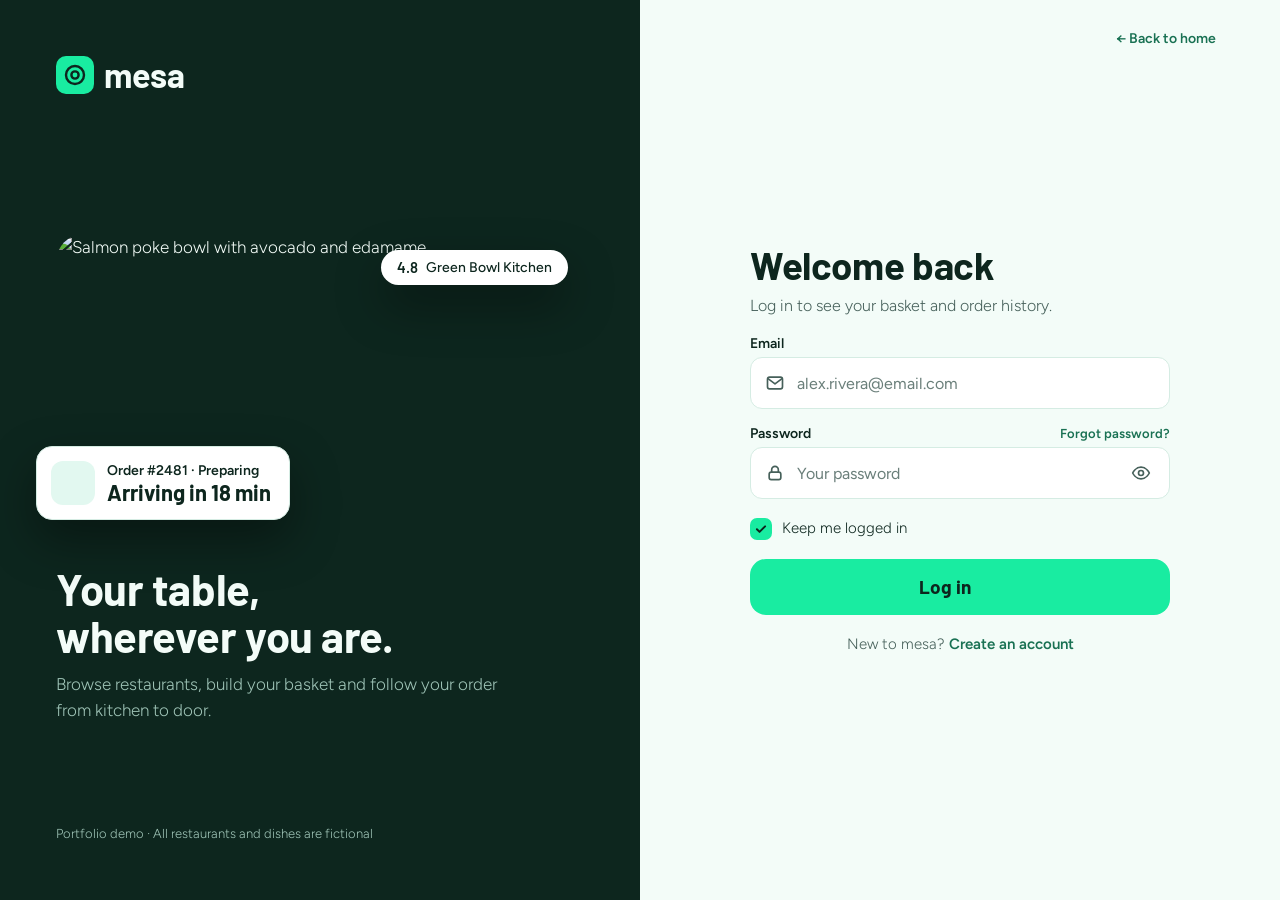
==== landing/login.html @ 09f4756e "Primeiro Commit" ====
﻿<!doctype html>
<html lang="en">
<head>
<meta charset="utf-8">
<meta name="viewport" content="width=device-width, initial-scale=1">
<title>Log in · Mesa</title>
<meta name="description" content="Log in to Mesa to see your basket, track your order and reorder your favorites. Portfolio demo.">
<link rel="preconnect" href="https://fonts.googleapis.com">
<link rel="preconnect" href="https://fonts.gstatic.com" crossorigin>
<link href="https://fonts.googleapis.com/css2?family=Barlow:wght@500;600;700&family=Figtree:wght@300;400;500;600&display=swap" rel="stylesheet">
<link rel="stylesheet" href="styles.css">
</head>
<body>
<div class="auth">
  <aside class="auth-brand">
    <a class="brand" href="index.html" aria-label="Mesa, home">
      <svg viewBox="0 0 38 38" aria-hidden="true"><rect width="38" height="38" rx="10" fill="#19ECA1"/><g fill="none" stroke="#0D261E" stroke-width="2.4"><circle cx="19" cy="19" r="9"/><circle cx="19" cy="19" r="3.6"/></g></svg>
      mesa
    </a>
    <div>
      <div class="auth-visual">
        <img class="photo" src="assets/photo-poke.jpg" width="800" height="800" alt="Salmon poke bowl with avocado and edamame">
        <div class="float-card"><span class="tile"><svg aria-hidden="true" style="color:#197153"><use href="index.html#i-clock"/></svg></span><span><b>Order #2481 · Preparing</b><strong>Arriving in 18 min</strong></span></div>
        <div class="chip-rate"><b>4.8</b> Green Bowl Kitchen</div>
      </div>
      <h2>Your table,<br>wherever you are.</h2>
      <p>Browse restaurants, build your basket and follow your order from kitchen to door.</p>
    </div>
    <small>Portfolio demo · All restaurants and dishes are fictional</small>
  </aside>

  <main class="auth-main">
    <div class="back-home"><a href="index.html">← Back to home</a></div>
    <form class="form" id="auth-form" novalidate>
      <h1>Welcome back</h1>
      <p class="intro">Log in to see your basket and order history.</p>

      <div class="field">
        <label class="lab" for="email">Email</label>
        <div class="input">
          <svg viewBox="0 0 24 24" fill="none" stroke-width="2" stroke-linecap="round" stroke-linejoin="round" aria-hidden="true"><rect x="3" y="5" width="18" height="14" rx="2.5"/><path d="m4 7 8 6 8-6"/></svg>
          <input id="email" type="email" autocomplete="email" placeholder="alex.rivera@email.com" required>
        </div>
      </div>

      <div class="field">
        <div class="lab"><label for="password">Password</label><a href="#" id="forgot">Forgot password?</a></div>
        <div class="input">
          <svg viewBox="0 0 24 24" fill="none" stroke-width="2" stroke-linecap="round" stroke-linejoin="round" aria-hidden="true"><rect x="5" y="11" width="14" height="9" rx="2.5"/><path d="M8 11V8a4 4 0 0 1 8 0v3"/></svg>
          <input id="password" type="password" autocomplete="current-password" placeholder="Your password" required>
          <button class="eye" type="button" aria-label="Show password" aria-pressed="false" data-toggle="password">
            <svg viewBox="0 0 24 24" fill="none" stroke-width="2" stroke-linecap="round" stroke-linejoin="round" aria-hidden="true"><path d="M2 12s3.5-7 10-7 10 7 10 7-3.5 7-10 7S2 12 2 12z"/><circle cx="12" cy="12" r="3"/></svg>
          </button>
        </div>
      </div>

      <label class="check"><input type="checkbox" checked> Keep me logged in</label>

      <button class="btn" type="submit">Log in <svg aria-hidden="true"><use href="index.html#i-arrow"/></svg></button>
      <p class="demo-note" id="demo-note" role="status" hidden>This is a portfolio demo: no account is checked and nothing is sent.</p>
      <p class="switch">New to mesa? <a href="signup.html">Create an account</a></p>
    </form>
  </main>
</div>
<script src="auth.js"></script>
</body>
</html>
---- landing/styles.css ----
/* Mesa: landing + auth pages. Tokens mirror DESIGN.md (Barlow stands in for DIN Neuzeit Grotesk, Figtree for Avenir Light). */
:root {
  --mint: #19ECA1;
  --mint-soft: #58EEB8;
  --mint-deep: #18C387;
  --mint-mist: #E2F8F0;
  --mint-wash: #F3FCF8;
  --tint-200: #C3F4E2;
  --tint-300: #94F0CE;
  --forest: #0D261E;
  --forest-raised: #134837;
  --evergreen: #197153;
  --hillside: #1A996D;
  --card: #FFFFFF;
  --ink: #0D261E;
  --ink-2: #46605A;
  --on-dark: #F3FCF8;
  --on-dark-2: #9FC4B7;
  --hair: #D5ECE3;
  --amber: #E8A317;
  --shadow-card: 0 4px 16px rgba(13, 38, 30, 0.07);
  --shadow-lift: 0 24px 64px rgba(13, 38, 30, 0.22);
  --display: "Barlow", "DIN Neuzeit Grotesk", system-ui, sans-serif;
  --body: "Figtree", "Avenir Light", system-ui, sans-serif;
  --ease: cubic-bezier(0.16, 1, 0.3, 1);
  --gutter: clamp(20px, 5vw, 72px);
  --max: 1280px;
}

*, *::before, *::after { box-sizing: border-box; }
html { scroll-behavior: smooth; scroll-padding-top: 88px; }
body {
  margin: 0;
  background: var(--mint-wash);
  color: var(--ink);
  font: 300 17px/1.55 var(--body);
  -webkit-font-smoothing: antialiased;
  overflow-x: hidden;
}
img { display: block; max-width: 100%; }
a { color: inherit; }
h1, h2, h3, p { margin: 0; }
::selection { background: var(--mint); color: var(--forest); }
:focus-visible { outline: 3px solid var(--mint-deep); outline-offset: 3px; border-radius: 10px; }
.skip { position: absolute; left: 12px; top: -60px; background: var(--forest); color: var(--on-dark); padding: 10px 16px; border-radius: 10px; z-index: 100; transition: top .2s; }
.skip:focus { top: 12px; }
.wrap { width: 100%; max-width: var(--max); margin-inline: auto; }

/* ---------- buttons ---------- */
.btn, .btn-ghost, .btn-dark {
  display: inline-flex; align-items: center; justify-content: center; gap: 10px;
  font: 700 19px/1 var(--display); text-decoration: none; cursor: pointer; border: 0;
  height: 56px; padding: 0 28px; border-radius: 16px; transition: background .2s, color .2s, transform .2s var(--ease), box-shadow .2s;
}
.btn { background: var(--mint); color: var(--forest); }
.btn:hover { background: var(--mint-soft); transform: translateY(-2px); box-shadow: 0 10px 20px rgba(0, 0, 0, .14); }
.btn:active { background: var(--mint-deep); transform: none; }
.btn svg, .btn-ghost svg { width: 20px; height: 20px; }
.btn-ghost { background: var(--card); color: var(--evergreen); border: 1.5px solid var(--hillside); border-radius: 999px; font-weight: 600; font-size: 18px; }
.btn-ghost:hover { background: var(--mint-mist); }
.btn-ghost.on-dark { background: transparent; color: var(--on-dark); border-color: var(--on-dark-2); }
.btn-ghost.on-dark:hover { background: var(--forest-raised); }
.btn.sm, .btn-ghost.sm { height: 44px; padding: 0 20px; font-size: 16px; border-radius: 999px; }

/* ---------- nav ---------- */
.nav { position: fixed; inset: 0 0 auto 0; z-index: 50; padding-inline: var(--gutter); transition: background .25s, box-shadow .25s; }
.nav.is-scrolled { background: rgba(243, 252, 248, .96); box-shadow: 0 1px 0 var(--hair); }
.nav-in { display: flex; align-items: center; gap: 32px; height: 76px; }
.brand { display: inline-flex; align-items: center; gap: 10px; text-decoration: none; font: 700 30px/1 var(--display); letter-spacing: -0.01em; }
.brand svg { width: 38px; height: 38px; }
.nav-links { display: flex; gap: 28px; margin-left: auto; }
.nav-links a { text-decoration: none; font: 500 15px/1 var(--body); color: var(--ink-2); padding: 8px 2px; border-bottom: 2px solid transparent; transition: color .2s, border-color .2s; }
.nav-links a:hover { color: var(--ink); border-color: var(--mint); }
.nav-cta { display: flex; gap: 10px; }

/* ---------- hero ---------- */
.hero { position: relative; min-height: 100svh; padding: 132px clamp(20px, 5vw, 72px) 72px; display: flex; align-items: center; overflow: hidden; }
.hero-grid { display: grid; grid-template-columns: 1.05fr 0.95fr; gap: 24px; align-items: center; width: 100%; max-width: var(--max); margin-inline: auto; }
.hero h1 { font: 700 clamp(48px, 6.4vw, 92px)/0.98 var(--display); letter-spacing: -0.02em; text-wrap: balance; animation: rise .9s var(--ease) backwards; }
.hero h1 em { font-style: normal; color: var(--evergreen); }
.hero .lede { margin-top: 24px; max-width: 30em; font-size: clamp(18px, 1.5vw, 21px); color: var(--ink-2); animation: rise .9s .1s var(--ease) backwards; }
.hero .cta { margin-top: 36px; display: flex; flex-wrap: wrap; gap: 14px; animation: rise .9s .2s var(--ease) backwards; }
.hero .note { margin-top: 22px; font-size: 14px; color: var(--ink-2); animation: rise .9s .3s var(--ease) backwards; }
@keyframes rise { from { opacity: 0; transform: translateY(24px); } }

.stage { position: relative; height: min(680px, 78vh); min-height: 560px; }
.layer { position: absolute; will-change: transform; transform: translate3d(var(--px, 0px), var(--py, 0px), 0) rotate(var(--rot, 0deg)); }
.blob { border-radius: 50%; background: var(--tint-200); }
.round { border-radius: 50%; overflow: hidden; box-shadow: var(--shadow-lift); border: 6px solid var(--card); background: var(--card); }
.round img { width: 100%; height: 100%; object-fit: cover; }
.phone { padding: 9px; background: var(--forest); border-radius: 48px; box-shadow: var(--shadow-lift), 0 0 0 1px rgba(255, 255, 255, .06) inset; }
.phone .screen { border-radius: 40px; overflow: hidden; background: var(--mint-wash); aspect-ratio: 390 / 844; position: relative; }
.phone .screen img { width: 100%; height: 100%; object-fit: cover; object-position: top; }
.float-card, .chip-rate { color: var(--ink); }
.float-card { display: flex; align-items: center; gap: 12px; padding: 14px 18px 14px 14px; background: var(--card); border-radius: 16px; box-shadow: var(--shadow-lift); border: 1px solid var(--hair); }
.float-card .tile { width: 44px; height: 44px; border-radius: 12px; background: var(--mint-mist); display: grid; place-items: center; flex: none; }
.float-card .tile svg { width: 22px; height: 22px; }
.float-card b { display: block; font: 600 14px/1.2 var(--body); }
.float-card strong { display: block; font: 700 22px/1.1 var(--display); }
.chip-rate { display: inline-flex; align-items: center; gap: 8px; padding: 10px 16px; background: var(--card); border-radius: 999px; box-shadow: var(--shadow-lift); font: 500 14px/1 var(--body); }
.chip-rate b { font: 600 15px/1 var(--display); }

/* ---------- category band ---------- */
.band { background: var(--forest); color: var(--on-dark); padding: clamp(56px, 9vw, 112px) clamp(20px, 5vw, 72px); overflow: hidden; position: relative; }
.band-row { display: flex; gap: 0.6em; white-space: nowrap; font: 700 clamp(56px, 10vw, 148px)/1 var(--display); letter-spacing: -0.02em; text-transform: none; width: max-content; transform: translate3d(var(--px, 0px), 0, 0); will-change: transform; }
.band-row span { display: inline-flex; align-items: center; gap: 0.6em; }
.band-row i { width: 0.22em; height: 0.22em; border-radius: 50%; background: var(--mint); display: inline-block; }
.band-row.o { color: transparent; -webkit-text-stroke: 2px var(--forest-raised); margin-top: .1em; }
.band-row.o.alt { -webkit-text-stroke-color: var(--hillside); }
.band-row.fill span:nth-child(3n+1) { color: var(--mint); }

/* ---------- generic section ---------- */
.section { padding: clamp(72px, 10vw, 140px) clamp(20px, 5vw, 72px); position: relative; }
.h2 { font: 700 clamp(36px, 4.6vw, 64px)/1.02 var(--display); letter-spacing: -0.015em; text-wrap: balance; }
.sub { margin-top: 18px; max-width: 34em; color: var(--ink-2); font-size: 19px; }
.dark { background: var(--forest); color: var(--on-dark); }
.dark .sub { color: var(--on-dark-2); }

/* ---------- how it works ---------- */
.how-grid { display: grid; grid-template-columns: 1fr 480px; gap: clamp(32px, 6vw, 96px); align-items: start; margin-top: 64px; }
.steps { position: relative; padding-left: 44px; }
.steps::before { content: ""; position: absolute; left: 13px; top: 18px; bottom: 18px; width: 3px; border-radius: 999px; background: var(--tint-200); }
.rail-fill { position: absolute; left: 13px; top: 18px; width: 3px; border-radius: 999px; background: var(--mint-deep); height: 0; transition: height .5s var(--ease); }
.step { position: relative; min-height: 78vh; display: flex; flex-direction: column; justify-content: center; padding: 24px 0; opacity: .38; transition: opacity .4s; }
.step.is-on { opacity: 1; }
.step::before { content: ""; position: absolute; left: -44px; top: calc(50% - 14px); width: 28px; height: 28px; border-radius: 50%; background: var(--mint-wash); border: 3px solid var(--tint-300); transition: background .3s, border-color .3s, transform .3s var(--ease); }
.step.is-on::before { background: var(--mint); border-color: var(--mint-deep); transform: scale(1.12); }
.step h3 { font: 700 clamp(30px, 3.4vw, 46px)/1.05 var(--display); letter-spacing: -0.01em; }
.step p { margin-top: 14px; max-width: 26em; font-size: 19px; color: var(--ink-2); }
.step .shot { display: none; }
.pin { position: sticky; top: 0; height: 100svh; display: grid; place-items: center; }
.pin .phone { width: 330px; position: relative; z-index: 2; }
.pin .screen img { position: absolute; inset: 0; opacity: 0; transition: opacity .5s var(--ease); }
.pin .screen img.is-on { opacity: 1; }
.pin .layer { z-index: 1; }

/* ---------- features (bento) ---------- */
.bento { display: grid; grid-template-columns: repeat(12, 1fr); gap: 20px; margin-top: 56px; }
.tileb { background: var(--card); color: var(--ink); border-radius: 20px; padding: 28px; position: relative; overflow: hidden; display: flex; flex-direction: column; gap: 18px; }
.tileb h3 { font: 600 26px/1.1 var(--display); }
.tileb p { color: var(--ink-2); font-size: 16px; max-width: 28em; }
.t-search { grid-column: span 5; grid-row: span 2; background: var(--mint); }
.t-search p { color: var(--forest); }
.t-search .shot { margin: auto -10px -62px; width: 280px; height: auto; align-self: center; border-radius: 28px 28px 0 0; box-shadow: var(--shadow-lift); }
.t-cat { grid-column: span 7; }
.t-custom { grid-column: span 4; }
.t-track { grid-column: span 3; background: var(--forest-raised); color: var(--on-dark); }
.t-track p { color: var(--on-dark-2); }
.t-hist { grid-column: span 12; flex-direction: row; align-items: center; gap: clamp(24px, 5vw, 64px); }
.t-hist > div:first-child { flex: 0 0 min(100%, 400px); display: grid; gap: 12px; }
.chips { display: flex; flex-wrap: wrap; gap: 8px; }
.chip { display: inline-flex; gap: 8px; align-items: center; padding: 10px 16px; border-radius: 999px; border: 1px solid var(--hair); background: var(--card); font: 600 14px/1 var(--body); }
.chip b { font: 600 14px/1 var(--display); color: var(--ink-2); }
.chip.on { background: var(--forest); color: var(--on-dark); border-color: var(--forest); }
.chip.on b { color: var(--on-dark-2); }
.menu-list { display: grid; gap: 10px; }
.menu-row { display: flex; align-items: center; gap: 14px; padding: 10px; border: 1px solid var(--hair); border-radius: 16px; background: var(--card); }
.menu-row img { width: 56px; height: 56px; border-radius: 12px; object-fit: cover; }
.menu-row div { flex: 1; min-width: 0; }
.menu-row strong { display: block; font: 600 17px/1.2 var(--display); }
.menu-row div span { display: block; font-size: 13px; color: var(--ink-2); }
.menu-row b { font: 700 18px/1 var(--display); }
.add { width: 34px; height: 34px; border-radius: 11px; background: var(--mint); display: grid; place-items: center; flex: none; }
.add svg { width: 18px; height: 18px; }
.opt { display: flex; align-items: center; gap: 12px; padding: 12px 14px; border: 1px solid var(--hair); border-radius: 12px; font: 500 15px/1 var(--body); background: var(--card); }
.opt.sel { border: 2px solid var(--hillside); background: var(--mint-wash); font-weight: 600; padding: 11px 13px; }
.opt .r { width: 20px; height: 20px; border-radius: 50%; border: 2px solid var(--ink-2); flex: none; display: grid; place-items: center; }
.opt.sel .r { border-color: var(--hillside); }
.opt.sel .r::after { content: ""; width: 9px; height: 9px; border-radius: 50%; background: var(--hillside); }
.opt em { margin-left: auto; font: 500 15px/1 var(--display); font-style: normal; color: var(--ink-2); }
.steps4 { display: flex; gap: 6px; margin-top: auto; }
.steps4 i { flex: 1; height: 6px; border-radius: 999px; background: rgba(159, 196, 183, .3); }
.steps4 i.d { background: var(--mint); }
.courier { display: flex; align-items: center; gap: 12px; }
.avatar { width: 46px; height: 46px; border-radius: 50%; background: var(--evergreen); color: var(--on-dark); display: grid; place-items: center; font: 600 17px/1 var(--display); flex: none; }
.big-eta { font: 700 54px/1 var(--display); }
.big-eta small { font: 600 20px/1 var(--display); color: var(--on-dark-2); margin-left: 6px; }
.order-list { flex: 1; display: grid; gap: 12px; }
.order { display: flex; align-items: center; gap: 14px; padding: 12px 14px; border: 1px solid var(--hair); border-radius: 16px; background: var(--mint-wash); }
.order img { width: 54px; height: 54px; border-radius: 12px; object-fit: cover; }
.order div { flex: 1; min-width: 0; }
.order strong { display: block; font: 600 18px/1.2 var(--display); }
.order span { font-size: 14px; color: var(--ink-2); }
.order b { font: 700 19px/1 var(--display); }
.pill-btn { display: inline-flex; align-items: center; gap: 6px; padding: 9px 16px; border-radius: 999px; border: 1.5px solid var(--hillside); color: var(--evergreen); font: 600 15px/1 var(--display); background: var(--card); }

/* ---------- restaurants ---------- */
.places { display: grid; grid-template-columns: repeat(3, 1fr); gap: 28px; margin-top: 64px; align-items: start; }
.place { background: var(--card); border-radius: 20px; overflow: hidden; box-shadow: var(--shadow-card); border: 1px solid var(--hair); }
.place:nth-child(2) { margin-top: 56px; }
.place:nth-child(3) { margin-top: 12px; }
.place .cover { aspect-ratio: 4 / 3.2; overflow: hidden; }
.place .cover img { width: 100%; height: 118%; margin-top: -9%; object-fit: cover; transform: translate3d(0, var(--py, 0px), 0); will-change: transform; }
.dark .round, .dark .float-card, .t-track, .auth-brand .float-card, .auth-brand .chip-rate { box-shadow: 0 20px 48px rgba(0, 0, 0, .38); }
.place .body { padding: 22px 24px 26px; display: grid; gap: 6px; }
.place h3 { font: 700 28px/1.1 var(--display); }
.place .meta { display: flex; gap: 14px; align-items: center; color: var(--ink-2); font-size: 15px; }
.place .meta b { font: 600 16px/1 var(--display); color: var(--ink); }
.star { color: var(--amber); }
.place .tagline { color: var(--ink-2); font-size: 16px; margin-top: 6px; }

/* ---------- closing cta ---------- */
.final { padding: clamp(96px, 14vw, 200px) clamp(20px, 5vw, 72px); text-align: center; overflow: hidden; }
.final .h2 { color: var(--on-dark); max-width: 11em; margin-inline: auto; }
.final .sub { margin-inline: auto; }
.final .cta { margin-top: 36px; display: flex; gap: 14px; justify-content: center; flex-wrap: wrap; position: relative; z-index: 3; }
.final .inner { position: relative; z-index: 3; }
.final .round { z-index: 1; }
@media (max-width: 1100px) { .final .layer { opacity: .5; } }

/* ---------- footer ---------- */
.footer { background: var(--forest); border-top: 1px solid var(--forest-raised); color: var(--on-dark-2); padding: 36px clamp(20px, 5vw, 72px) 44px; font-size: 14px; }
.footer .row { display: flex; align-items: center; gap: 28px; flex-wrap: wrap; }
.footer .brand { color: var(--on-dark); font-size: 26px; }
.footer nav { display: flex; gap: 22px; margin-left: auto; }
.footer a { text-decoration: none; }
.footer a:hover { color: var(--on-dark); }
.footer p { flex-basis: 100%; }

/* ---------- auth pages ---------- */
.auth { display: grid; grid-template-columns: 640px 1fr; min-height: 100svh; }
.auth-brand { background: var(--forest); color: var(--on-dark); padding: 56px; display: flex; flex-direction: column; justify-content: space-between; overflow: hidden; position: relative; }
.auth-brand .brand { color: var(--on-dark); font-size: 34px; }
.auth-visual { position: relative; margin-top: 40px; }
.auth-visual .photo { width: 100%; height: auto; aspect-ratio: 528 / 300; object-fit: cover; border-radius: 28px; }
.auth-visual .float-card { position: absolute; left: -20px; bottom: 14px; }
.auth-visual .chip-rate { position: absolute; right: 16px; top: 16px; }
.auth-brand h2 { margin-top: 32px; font: 700 clamp(36px, 3.4vw, 48px)/1.06 var(--display); letter-spacing: -0.01em; }
.auth-brand p { margin-top: 12px; color: var(--on-dark-2); font-size: 17px; max-width: 26em; }
.auth-brand small { color: var(--on-dark-2); font-size: 13px; }
.auth-main { display: grid; place-items: center; padding: 48px var(--gutter); }
.form { width: min(100%, 420px); display: grid; gap: 18px; }
.form h1 { font: 700 clamp(32px, 3vw, 40px)/1.1 var(--display); letter-spacing: -0.01em; }
.form .intro { color: var(--ink-2); font-size: 16px; margin-top: -10px; }
.field { display: grid; gap: 6px; }
.field .lab { display: flex; justify-content: space-between; align-items: baseline; font: 600 14px/1 var(--body); }
.field .lab a { font-size: 13px; color: var(--evergreen); text-decoration: none; }
.field .lab a:hover { text-decoration: underline; }
.input { display: flex; align-items: center; gap: 10px; height: 52px; padding: 0 14px; background: var(--card); border: 1px solid var(--hair); border-radius: 12px; transition: border-color .15s; }
.input svg { width: 20px; height: 20px; flex: none; stroke: var(--ink-2); }
.input:focus-within { border: 2px solid var(--mint-deep); padding: 0 13px; }
.input:focus-within svg { stroke: var(--evergreen); }
.input input { flex: 1; min-width: 0; border: 0; outline: 0; background: transparent; font: 400 16px/1 var(--body); color: var(--ink); }
.input input::placeholder { color: var(--ink-2); opacity: .8; }
.input .eye { all: unset; cursor: pointer; display: grid; place-items: center; width: 28px; height: 28px; border-radius: 10px; }
.input .eye:focus-visible { outline: 3px solid var(--mint-deep); }
.check { display: flex; align-items: center; gap: 10px; font-size: 15px; cursor: pointer; }
.check input { appearance: none; width: 22px; height: 22px; border-radius: 7px; border: 2px solid var(--ink-2); display: grid; place-items: center; flex: none; margin: 0; cursor: pointer; }
.check input:checked { background: var(--mint) url("data:image/svg+xml,%3Csvg xmlns='http://www.w3.org/2000/svg' viewBox='0 0 24 24' fill='none' stroke='%230D261E' stroke-width='3.4' stroke-linecap='round' stroke-linejoin='round'%3E%3Cpath d='m5 12.5 4.5 4.5L19 7.5'/%3E%3C/svg%3E") center / 14px no-repeat; border-color: var(--mint); }
.check input:focus-visible { outline: 3px solid var(--mint-deep); outline-offset: 2px; }
.rules { display: grid; gap: 6px; font-size: 13px; color: var(--ink-2); }
.rules li { list-style: none; display: flex; align-items: center; gap: 8px; }
.rules ul { margin: 0; padding: 0; display: grid; gap: 6px; }
.rules i { width: 18px; height: 18px; border-radius: 50%; border: 2px solid var(--tint-300); flex: none; display: grid; place-items: center; }
.rules li.ok { color: var(--ink); }
.rules li.ok i { background: var(--mint) url("data:image/svg+xml,%3Csvg xmlns='http://www.w3.org/2000/svg' viewBox='0 0 24 24' fill='none' stroke='%230D261E' stroke-width='3.4' stroke-linecap='round' stroke-linejoin='round'%3E%3Cpath d='m5 12.5 4.5 4.5L19 7.5'/%3E%3C/svg%3E") center / 11px no-repeat; border-color: var(--mint); }
.form .btn { width: 100%; }
.switch { text-align: center; color: var(--ink-2); font-size: 15px; }
.switch a { color: var(--evergreen); font-weight: 600; text-decoration: none; }
.switch a:hover { text-decoration: underline; }
.demo-note { padding: 12px 14px; border-radius: 12px; background: var(--mint-mist); color: var(--evergreen); font-size: 14px; font-weight: 500; }
.demo-note[hidden] { display: none; }
.back-home { position: absolute; top: 24px; right: var(--gutter); }
.back-home a { text-decoration: none; font: 600 14px/1 var(--body); color: var(--evergreen); }

/* ---------- responsive ---------- */
@media (max-width: 1000px) {
  .nav-links { display: none; }
  .nav-cta { margin-left: auto; }
  .hero { padding-top: 112px; align-items: flex-start; }
  .hero-grid { grid-template-columns: 1fr; }
  .stage { height: 560px; min-height: 0; margin-top: 12px; }
  .how-grid { grid-template-columns: 1fr; margin-top: 40px; }
  .pin { display: none; }
  .step { min-height: 0; opacity: 1; padding: 28px 0 40px; }
  .step::before { top: 34px; }
  .step .shot { display: block; margin-top: 24px; width: 260px; height: auto; border-radius: 28px; box-shadow: var(--shadow-lift); border: 8px solid var(--forest); }
  .rail-fill { display: none; }
  .bento { grid-template-columns: 1fr; }
  .bento > * { grid-column: auto !important; grid-row: auto !important; }
  .t-search .shot { margin: 8px auto -62px; }
  .t-hist { flex-direction: column; align-items: stretch; }
  .places { grid-template-columns: 1fr; gap: 20px; }
  .place:nth-child(n) { margin-top: 0; }
  .auth { grid-template-columns: 1fr; }
  .auth-brand { padding: 28px 24px 32px; }
  .auth-visual, .auth-brand p, .auth-brand small { display: none; }
  .auth-brand h2 { margin-top: 22px; font-size: 32px; }
  .back-home { position: static; justify-self: end; padding: 16px 0 0; }
  .auth-main { place-items: start center; padding-top: 12px; }
}
@media (max-width: 560px) {
  .nav-in { height: 64px; gap: 12px; }
  .brand { font-size: 26px; }
  .brand svg { width: 32px; height: 32px; }
  .btn.sm, .btn-ghost.sm { padding: 0 16px; font-size: 15px; }
  .hero .cta .btn, .hero .cta .btn-ghost { flex: 1 1 100%; }
  .final .cta .btn, .final .cta .btn-ghost { flex: 1 1 100%; }
  .stage { height: 500px; }
  .t-search .shot { width: 240px; }
  .footer nav { margin-left: 0; flex-basis: 100%; }
}
@media (prefers-reduced-motion: reduce) {
  html { scroll-behavior: auto; }
  .layer, .band-row, .place .cover img { transform: none !important; }
  .hero h1, .hero .lede, .hero .cta, .hero .note { animation: none; }
  .pin .screen img, .step, .step::before, .rail-fill { transition: none; }
}

/* hero stage on narrow screens: re-seat the layers inside the column */
@media (max-width: 1000px) {
  .stage { height: 540px; }
  .stage .l-blob1 { width: 360px !important; height: 360px !important; left: 50% !important; margin-left: -190px; top: 70px !important; }
  .stage .l-blob2 { width: 110px !important; height: 110px !important; right: 4px !important; top: 10px !important; }
  .stage .l-phone { width: 270px !important; left: 50% !important; margin-left: -135px; top: 26px !important; }
  .stage .l-poke { width: 120px !important; height: 120px !important; left: 0 !important; top: 330px !important; }
  .stage .l-pizza { width: 104px !important; height: 104px !important; right: 0 !important; top: 70px !important; }
  .stage .l-matcha { width: 88px !important; height: 88px !important; right: 6px !important; bottom: 18px !important; }
  .stage .l-card { left: 0 !important; top: 56px !important; padding: 10px 14px 10px 10px; }
  .stage .l-card strong { font-size: 18px; }
  .stage .l-rate { right: 0 !important; bottom: 138px !important; }
}
@media (max-width: 700px) {
  .final .layer { display: none; }
  .stage .l-card { top: 20px !important; }
}
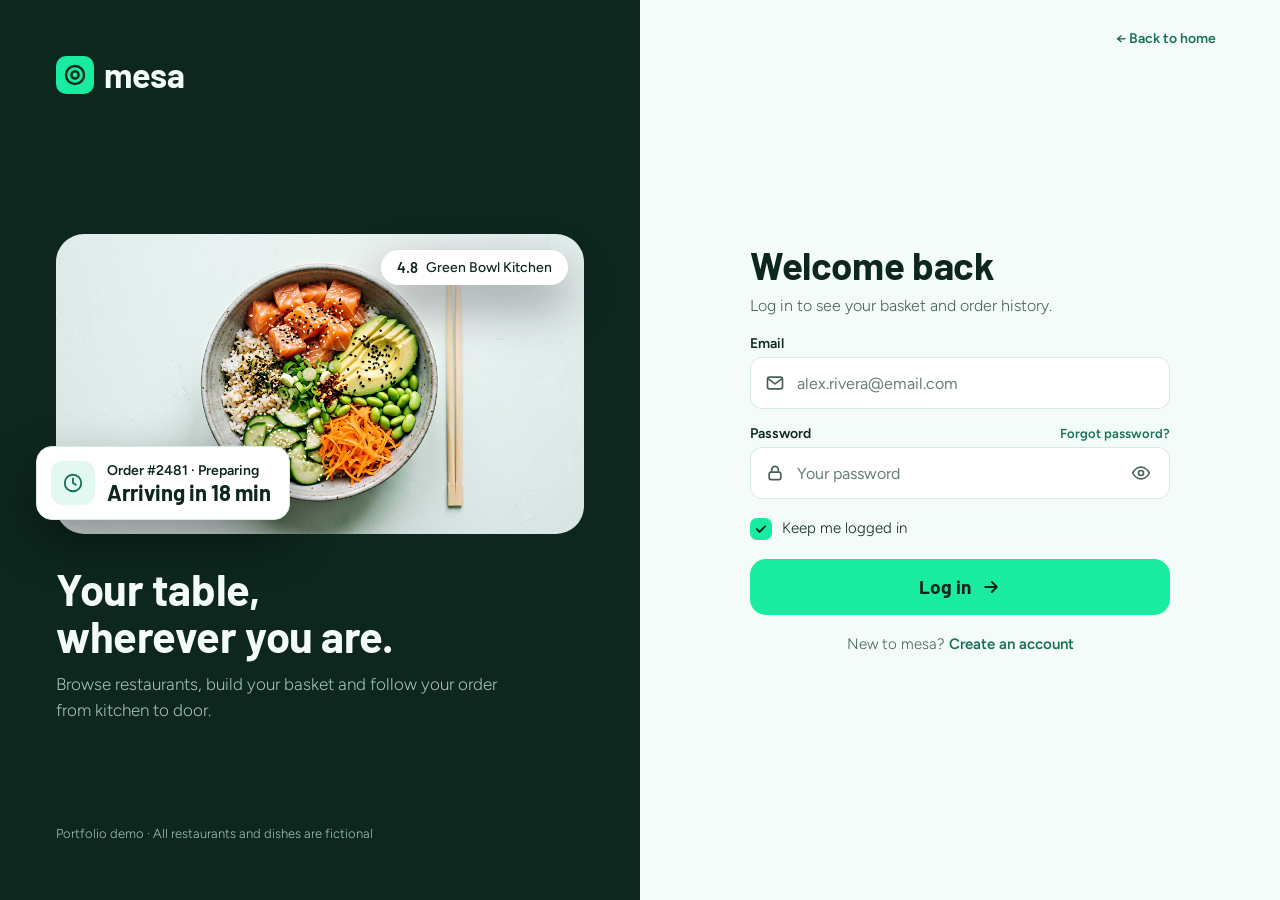
==== commit 26a1892c: "Ajuste dos paths das imagens" ====
--- a/landing/login.html
+++ b/landing/login.html
@@ -19,8 +19,8 @@
     </a>
     <div>
       <div class="auth-visual">
-        <img class="photo" src="assets/photo-poke.jpg" width="800" height="800" alt="Salmon poke bowl with avocado and edamame">
-        <div class="float-card"><span class="tile"><svg aria-hidden="true" style="color:#197153"><use href="index.html#i-clock"/></svg></span><span><b>Order #2481 · Preparing</b><strong>Arriving in 18 min</strong></span></div>
+        <img class="photo" src="../imgs/food/photo-poke-1920x1080.png" width="1920" height="1080" alt="Salmon poke bowl with avocado and edamame">
+        <div class="float-card"><span class="tile"><svg viewBox="0 0 24 24" aria-hidden="true" style="color:#197153"><g fill="none" stroke="currentColor" stroke-width="2" stroke-linecap="round" stroke-linejoin="round"><circle cx="12" cy="12" r="9"/><path d="M12 7v5l3.2 2"/></g></svg></span><span><b>Order #2481 · Preparing</b><strong>Arriving in 18 min</strong></span></div>
         <div class="chip-rate"><b>4.8</b> Green Bowl Kitchen</div>
       </div>
       <h2>Your table,<br>wherever you are.</h2>
@@ -56,7 +56,7 @@
 
       <label class="check"><input type="checkbox" checked> Keep me logged in</label>
 
-      <button class="btn" type="submit">Log in <svg aria-hidden="true"><use href="index.html#i-arrow"/></svg></button>
+      <button class="btn" type="submit">Log in <svg viewBox="0 0 24 24" aria-hidden="true"><path d="M5 12h14m-6-6 6 6-6 6" fill="none" stroke="currentColor" stroke-width="2.2" stroke-linecap="round" stroke-linejoin="round"/></svg></button>
       <p class="demo-note" id="demo-note" role="status" hidden>This is a portfolio demo: no account is checked and nothing is sent.</p>
       <p class="switch">New to mesa? <a href="signup.html">Create an account</a></p>
     </form>
